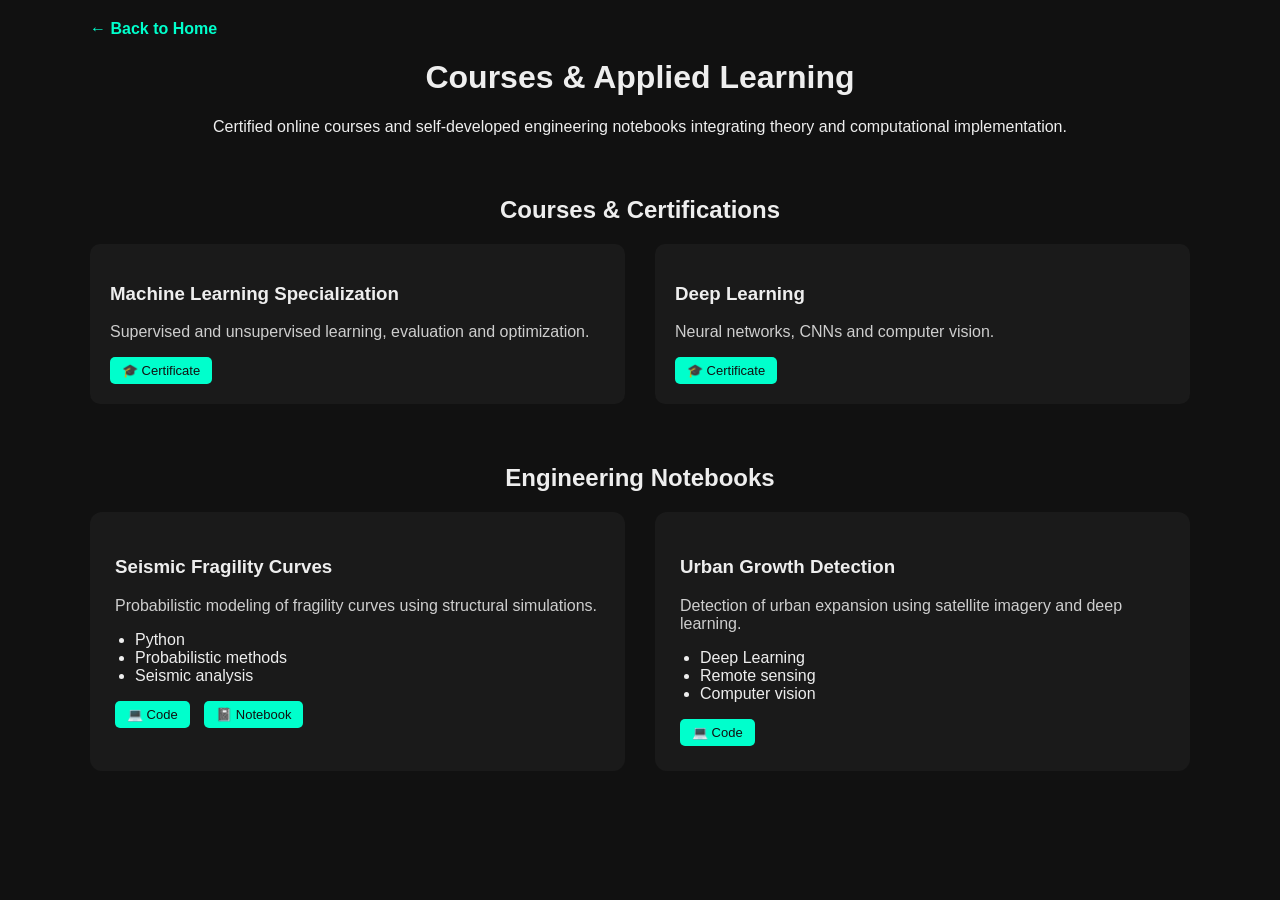
==== courses.html @ 79e80b87 "Create courses.html" ====
<!DOCTYPE html>
<html lang="en">
<head>
<meta charset="UTF-8">
<meta name="viewport" content="width=device-width, initial-scale=1.0">
<title>Courses & Learning</title>

<style>
body {
  font-family: Arial, sans-serif;
  background: #111;
  color: #eee;
  margin: 0;
}

.row {
  max-width: 1100px;
  margin: auto;
  padding: 20px;
}

h1, h2 {
  text-align: center;
}

.back-home {
  color: #00ffcc;
  text-decoration: none;
  font-weight: bold;
}

/* SECCIONES */
.section {
  margin: 60px 0;
}

/* COURSES */
.course-grid {
  display: grid;
  grid-template-columns: 1fr 1fr;
  gap: 30px;
}

.course-card {
  background: #1a1a1a;
  padding: 20px;
  border-radius: 10px;
}

.course-card p {
  opacity: 0.85;
}

.course-links a {
  display: inline-block;
  margin-right: 10px;
  padding: 6px 12px;
  background: #00ffcc;
  color: #111;
  border-radius: 5px;
  font-size: 13px;
  text-decoration: none;
}

.course-links a:hover {
  background: #00ccaa;
}

/* NOTEBOOKS */
.notebook-grid {
  display: grid;
  grid-template-columns: 1fr 1fr;
  gap: 30px;
}

.notebook-card {
  background: #1a1a1a;
  padding: 25px;
  border-radius: 12px;
  transition: 0.3s;
}

.notebook-card:hover {
  transform: translateY(-5px);
  box-shadow: 0 0 20px rgba(0,255,200,0.2);
}

.notebook-card p {
  opacity: 0.85;
}

.notebook-card ul {
  padding-left: 20px;
}

.notebook-links a {
  display: inline-block;
  margin-right: 10px;
  padding: 6px 12px;
  background: #00ffcc;
  color: #111;
  border-radius: 5px;
  font-size: 13px;
  text-decoration: none;
}

.notebook-links a:hover {
  background: #00ccaa;
}

/* RESPONSIVE */
@media (max-width: 768px) {
  .course-grid,
  .notebook-grid {
    grid-template-columns: 1fr;
  }
}
</style>
</head>

<body>

<div class="row">

  <a href="index.html" class="back-home">← Back to Home</a>

  <h1>Courses & Applied Learning</h1>

  <p style="text-align:center;">
    Certified online courses and self-developed engineering notebooks 
    integrating theory and computational implementation.
  </p>

  <!-- COURSES -->
  <div class="section">
    <h2>Courses & Certifications</h2>

    <div class="course-grid">

      <div class="course-card">
        <h3>Machine Learning Specialization</h3>
        <p>Supervised and unsupervised learning, evaluation and optimization.</p>
        <div class="course-links">
          <a href="https://coursera.org/verify/XXXXX" target="_blank">🎓 Certificate</a>
        </div>
      </div>

      <div class="course-card">
        <h3>Deep Learning</h3>
        <p>Neural networks, CNNs and computer vision.</p>
        <div class="course-links">
          <a href="https://coursera.org/verify/YYYYY" target="_blank">🎓 Certificate</a>
        </div>
      </div>

    </div>
  </div>

  <!-- NOTEBOOKS -->
  <div class="section">
    <h2>Engineering Notebooks</h2>

    <div class="notebook-grid">

      <div class="notebook-card">
        <h3>Seismic Fragility Curves</h3>
        <p>
          Probabilistic modeling of fragility curves using structural simulations.
        </p>

        <ul>
          <li>Python</li>
          <li>Probabilistic methods</li>
          <li>Seismic analysis</li>
        </ul>

        <div class="notebook-links">
          <a href="https://github.com/tuusuario/fragility" target="_blank">💻 Code</a>
          <a href="#" target="_blank">📓 Notebook</a>
        </div>
      </div>

      <div class="notebook-card">
        <h3>Urban Growth Detection</h3>
        <p>
          Detection of urban expansion using satellite imagery and deep learning.
        </p>

        <ul>
          <li>Deep Learning</li>
          <li>Remote sensing</li>
          <li>Computer vision</li>
        </ul>

        <div class="notebook-links">
          <a href="#" target="_blank">💻 Code</a>
        </div>
      </div>

    </div>
  </div>

</div>

</body>
</html>
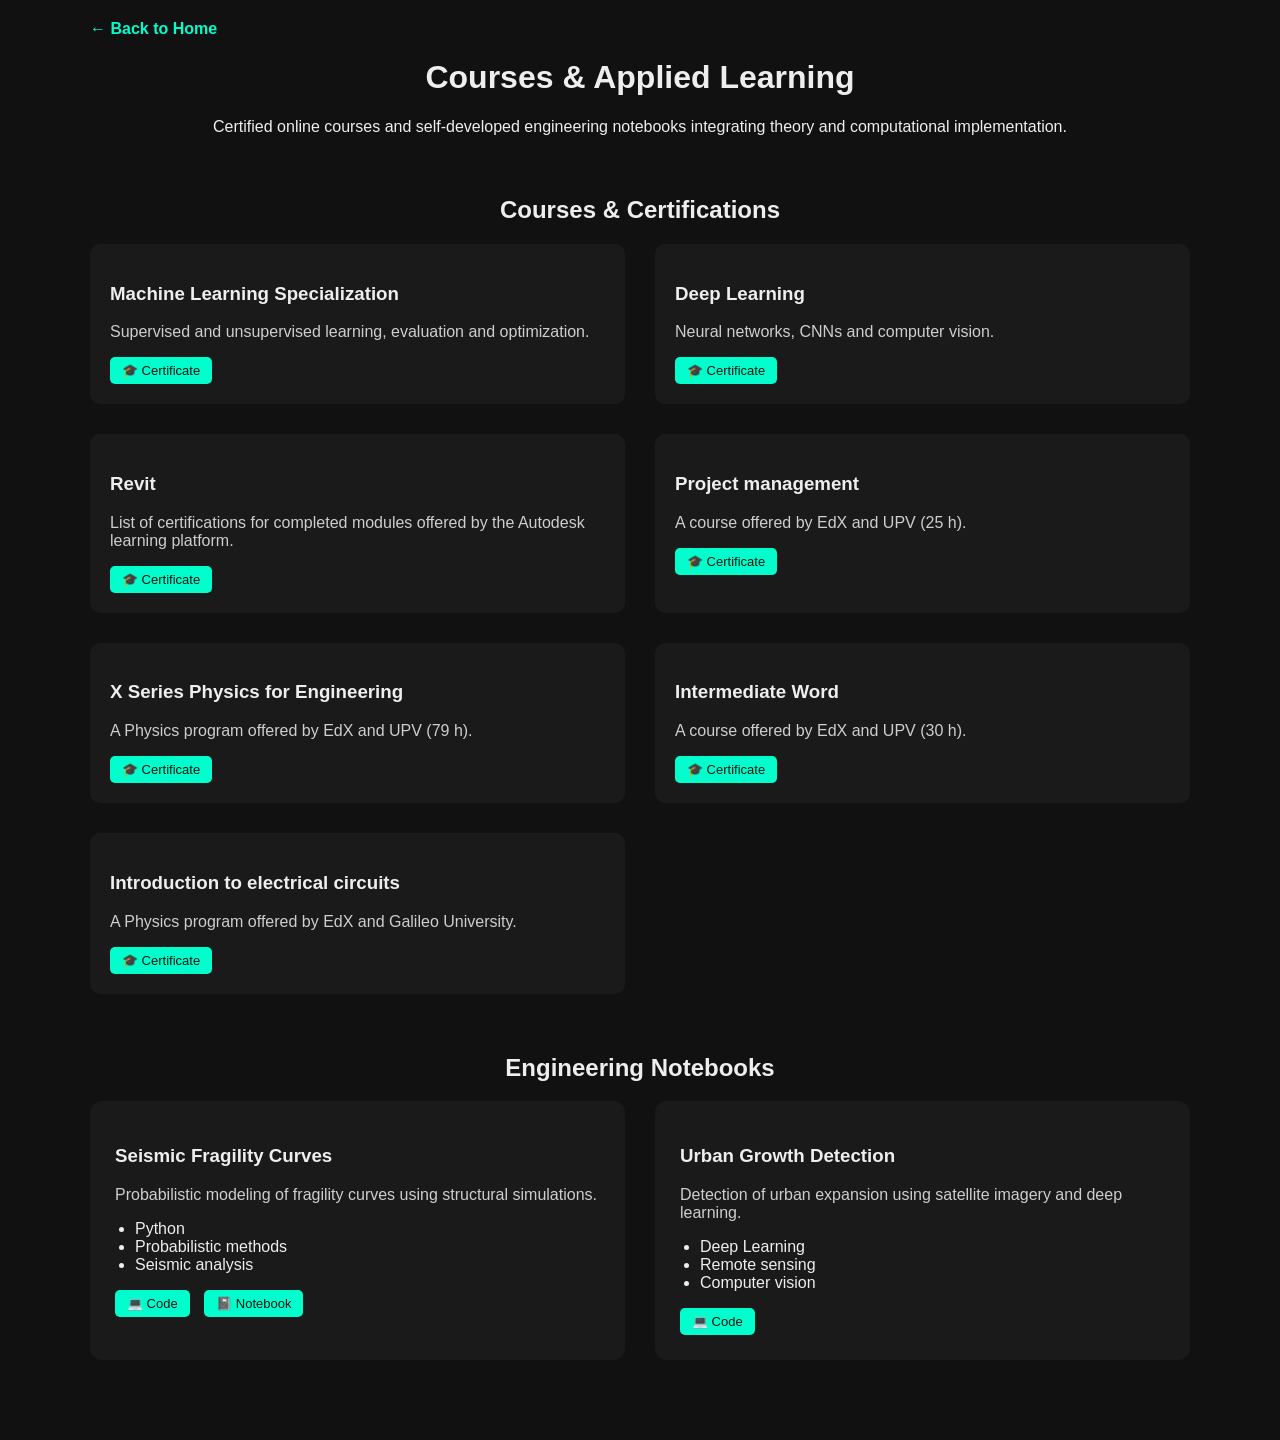
==== commit 2bea2469: "Update courses.html" ====
--- a/courses.html
+++ b/courses.html
@@ -152,7 +152,47 @@
           <a href="https://coursera.org/verify/YYYYY" target="_blank">🎓 Certificate</a>
         </div>
       </div>
-
+      
+      <div class="course-card">
+        <h3>Revit</h3>
+        <p> List of certifications for completed modules offered by the Autodesk learning platform.</p>
+        <div class="course-links">
+          <a href="https://www.autodesk.com/learn/list/5c5eb74e-8e80-4e6f-9732-a7a937b61974" target="_blank">🎓 Certificate</a>
+        </div>
+      </div>
+      
+      <div class="course-card">
+        <h3>Project management</h3>
+        <p> A course offered by EdX and UPV (25 h).</p>
+        <div class="course-links">
+          <a href="https://courses.edx.org/certificates/f381b886fee548e693e8bdc599ff507e" target="_blank">🎓 Certificate</a>
+        </div>
+      </div>
+      
+      <div class="course-card">
+        <h3>X Series Physics for Engineering </h3>
+        <p> A Physics program offered by EdX and UPV (79 h).</p>
+        <div class="course-links">
+          <a href="https://credentials.edx.org/credentials/979eaf004c4b413b94cabee2f1940131" target="_blank">🎓 Certificate</a>
+        </div>
+      </div>
+
+      <div class="course-card">
+        <h3>Intermediate Word </h3>
+        <p> A course offered by EdX and UPV (30 h).</p>
+        <div class="course-links">
+          <a href="https://courses.edx.org/certificates/51f22b3d6aa94bffa3c40373a91971e8" target="_blank">🎓 Certificate</a>
+        </div>
+      </div>
+
+      <div class="course-card">
+        <h3>Introduction to electrical circuits </h3>
+        <p> A Physics program offered by EdX and Galileo University.</p>
+        <div class="course-links">
+          <a href="https://courses.edx.org/certificates/31eebbc99b3f49899f2f40e236f51e69" target="_blank">🎓 Certificate</a>
+        </div>
+      </div>
+      
     </div>
   </div>
 
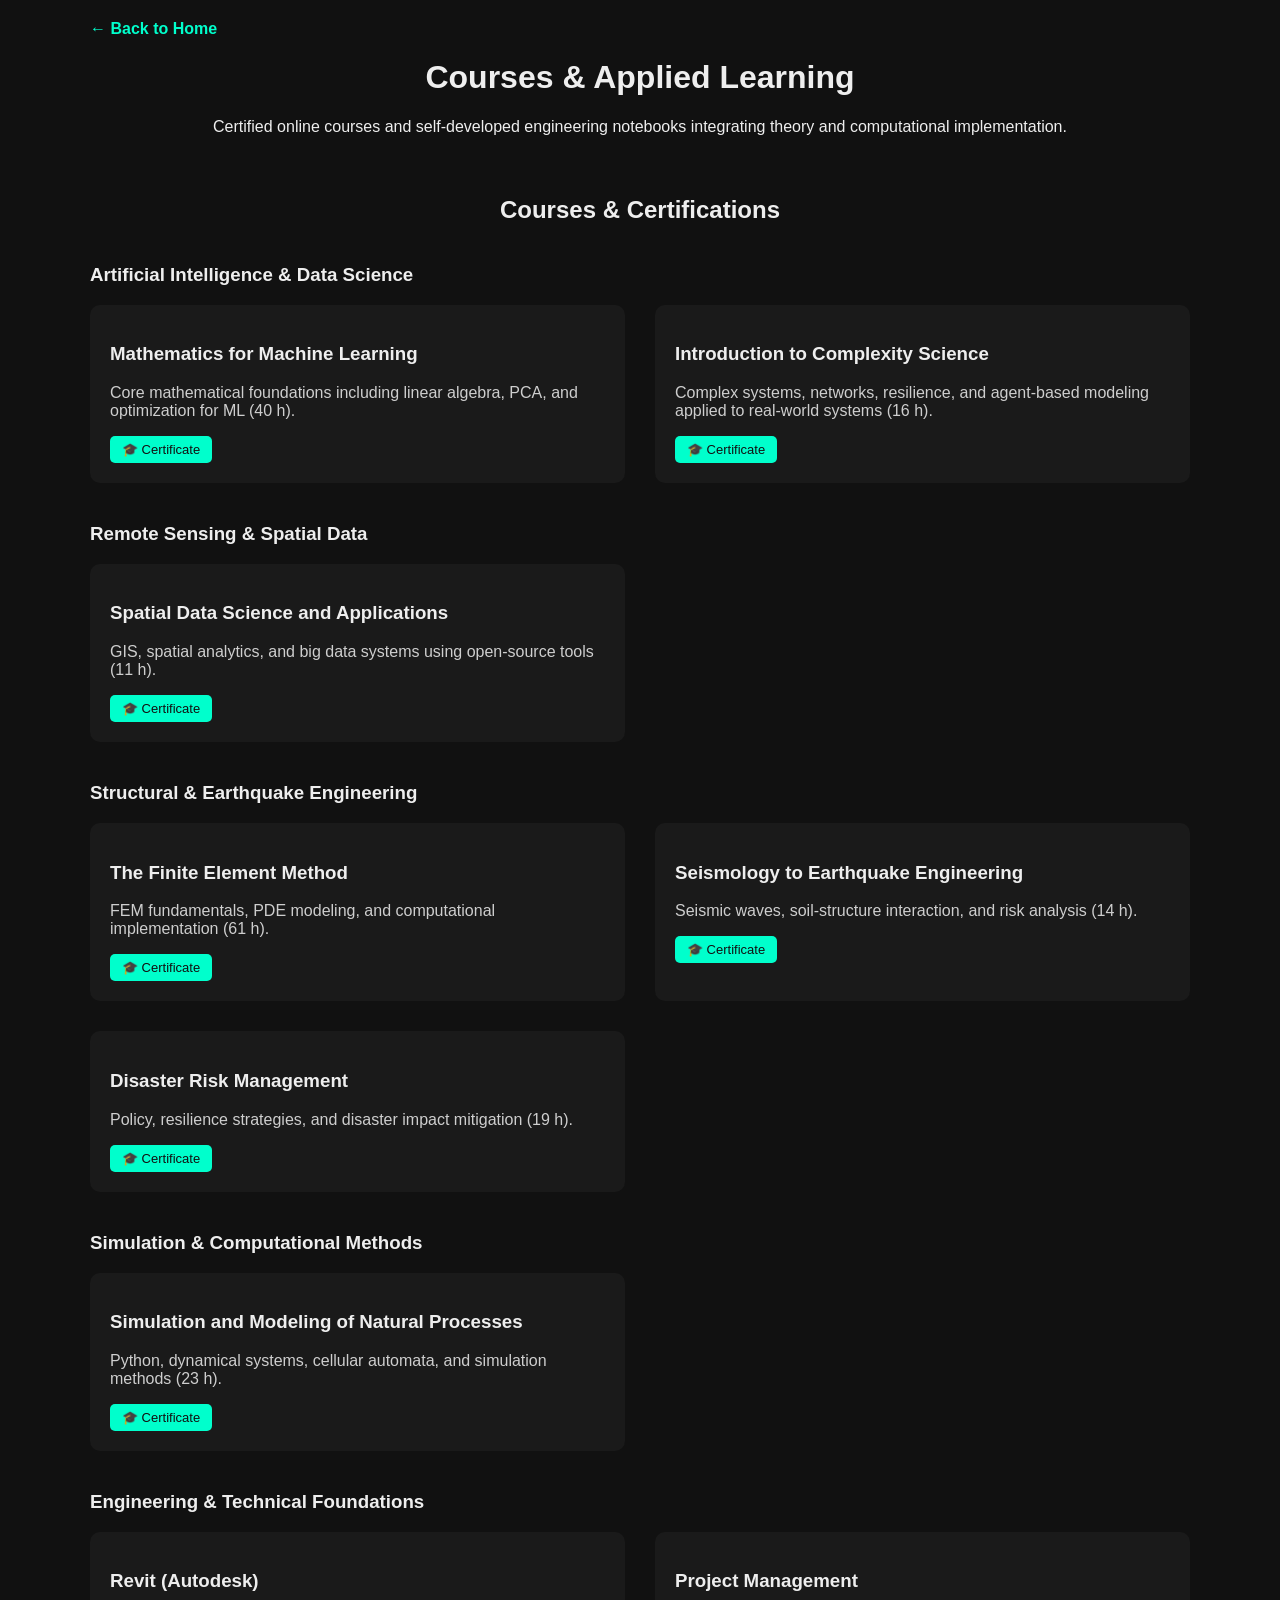
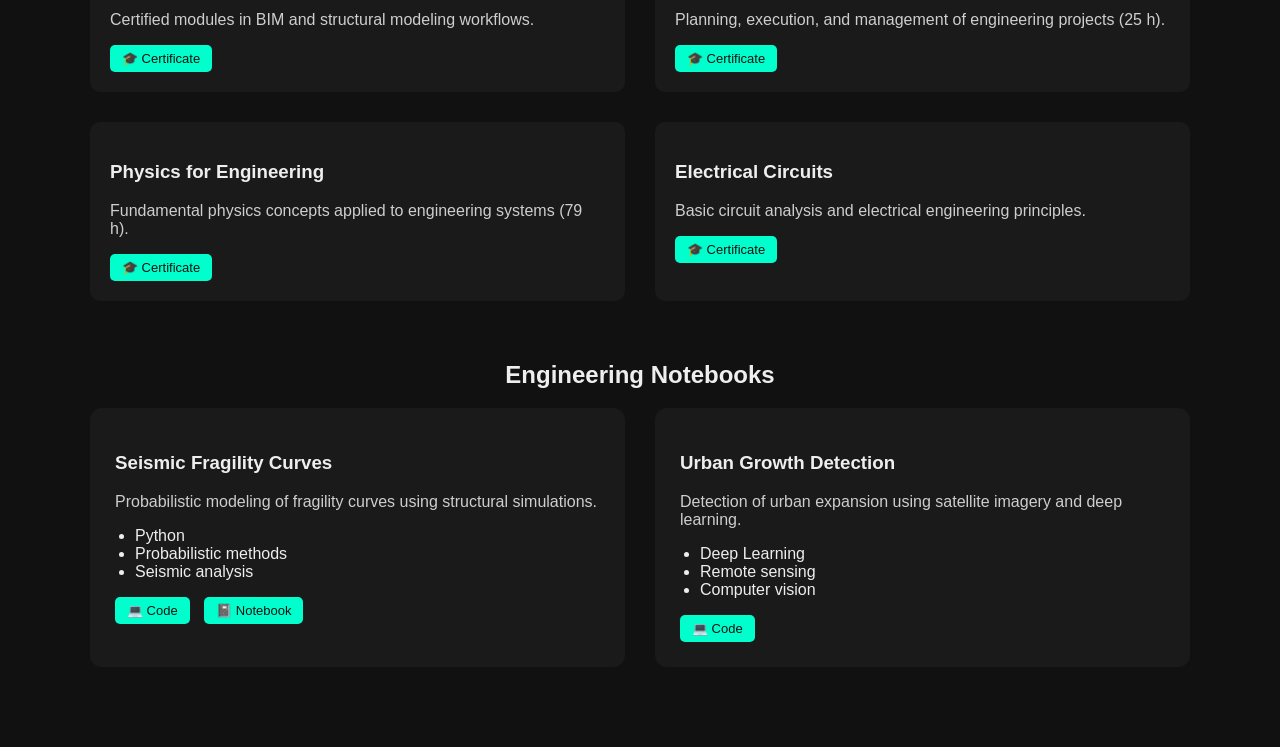
==== commit 6ec03c0a: "Update courses.html" ====
--- a/courses.html
+++ b/courses.html
@@ -131,68 +131,126 @@
     integrating theory and computational implementation.
   </p>
 
-  <!-- COURSES -->
-  <div class="section">
-    <h2>Courses & Certifications</h2>
-
-    <div class="course-grid">
-
-      <div class="course-card">
-        <h3>Machine Learning Specialization</h3>
-        <p>Supervised and unsupervised learning, evaluation and optimization.</p>
-        <div class="course-links">
-          <a href="https://coursera.org/verify/XXXXX" target="_blank">🎓 Certificate</a>
-        </div>
-      </div>
-
-      <div class="course-card">
-        <h3>Deep Learning</h3>
-        <p>Neural networks, CNNs and computer vision.</p>
-        <div class="course-links">
-          <a href="https://coursera.org/verify/YYYYY" target="_blank">🎓 Certificate</a>
-        </div>
-      </div>
-      
-      <div class="course-card">
-        <h3>Revit</h3>
-        <p> List of certifications for completed modules offered by the Autodesk learning platform.</p>
-        <div class="course-links">
-          <a href="https://www.autodesk.com/learn/list/5c5eb74e-8e80-4e6f-9732-a7a937b61974" target="_blank">🎓 Certificate</a>
-        </div>
-      </div>
-      
-      <div class="course-card">
-        <h3>Project management</h3>
-        <p> A course offered by EdX and UPV (25 h).</p>
-        <div class="course-links">
-          <a href="https://courses.edx.org/certificates/f381b886fee548e693e8bdc599ff507e" target="_blank">🎓 Certificate</a>
-        </div>
-      </div>
-      
-      <div class="course-card">
-        <h3>X Series Physics for Engineering </h3>
-        <p> A Physics program offered by EdX and UPV (79 h).</p>
-        <div class="course-links">
-          <a href="https://credentials.edx.org/credentials/979eaf004c4b413b94cabee2f1940131" target="_blank">🎓 Certificate</a>
-        </div>
-      </div>
-
-      <div class="course-card">
-        <h3>Intermediate Word </h3>
-        <p> A course offered by EdX and UPV (30 h).</p>
-        <div class="course-links">
-          <a href="https://courses.edx.org/certificates/51f22b3d6aa94bffa3c40373a91971e8" target="_blank">🎓 Certificate</a>
-        </div>
-      </div>
-
-      <div class="course-card">
-        <h3>Introduction to electrical circuits </h3>
-        <p> A Physics program offered by EdX and Galileo University.</p>
-        <div class="course-links">
-          <a href="https://courses.edx.org/certificates/31eebbc99b3f49899f2f40e236f51e69" target="_blank">🎓 Certificate</a>
-        </div>
-      </div>
-      
+    <!-- COURSES -->
+    <div class="section">
+      <h2>Courses & Certifications</h2>
+    
+      <!-- AI -->
+      <h3 style="margin-top:40px;">Artificial Intelligence & Data Science</h3>
+      <div class="course-grid">
+    
+        <div class="course-card">
+          <h3>Mathematics for Machine Learning</h3>
+          <p>Core mathematical foundations including linear algebra, PCA, and optimization for ML (40 h).</p>
+          <div class="course-links">
+            <a href="https://www.coursera.org/account/accomplishments/specialization/F0ZCJ88GT94J" target="_blank">🎓 Certificate</a>
+          </div>
+        </div>
+    
+        <div class="course-card">
+          <h3>Introduction to Complexity Science</h3>
+          <p>Complex systems, networks, resilience, and agent-based modeling applied to real-world systems (16 h).</p>
+          <div class="course-links">
+            <a href="https://www.coursera.org/account/accomplishments/verify/VQM82F916JX2" target="_blank">🎓 Certificate</a>
+          </div>
+        </div>
+    
+      </div>
+    
+      <!-- SPATIAL -->
+      <h3 style="margin-top:40px;">Remote Sensing & Spatial Data</h3>
+      <div class="course-grid">
+    
+        <div class="course-card">
+          <h3>Spatial Data Science and Applications</h3>
+          <p>GIS, spatial analytics, and big data systems using open-source tools (11 h).</p>
+          <div class="course-links">
+            <a href="https://www.coursera.org/account/accomplishments/verify/NKGEFR4Y7MQI" target="_blank">🎓 Certificate</a>
+          </div>
+        </div>
+    
+      </div>
+    
+      <!-- STRUCTURAL -->
+      <h3 style="margin-top:40px;">Structural & Earthquake Engineering</h3>
+      <div class="course-grid">
+    
+        <div class="course-card">
+          <h3>The Finite Element Method</h3>
+          <p>FEM fundamentals, PDE modeling, and computational implementation (61 h).</p>
+          <div class="course-links">
+            <a href="https://www.coursera.org/account/accomplishments/verify/83K7YC8OJBZT" target="_blank">🎓 Certificate</a>
+          </div>
+        </div>
+    
+        <div class="course-card">
+          <h3>Seismology to Earthquake Engineering</h3>
+          <p>Seismic waves, soil-structure interaction, and risk analysis (14 h).</p>
+          <div class="course-links">
+            <a href="https://www.coursera.org/account/accomplishments/verify/ACN8GD2BWYSO" target="_blank">🎓 Certificate</a>
+          </div>
+        </div>
+    
+        <div class="course-card">
+          <h3>Disaster Risk Management</h3>
+          <p>Policy, resilience strategies, and disaster impact mitigation (19 h).</p>
+          <div class="course-links">
+            <a href="https://www.coursera.org/account/accomplishments/verify/EYTBVLNSOQHO" target="_blank">🎓 Certificate</a>
+          </div>
+        </div>
+    
+      </div>
+    
+      <!-- COMPUTATIONAL -->
+      <h3 style="margin-top:40px;">Simulation & Computational Methods</h3>
+      <div class="course-grid">
+    
+        <div class="course-card">
+          <h3>Simulation and Modeling of Natural Processes</h3>
+          <p>Python, dynamical systems, cellular automata, and simulation methods (23 h).</p>
+          <div class="course-links">
+            <a href="https://www.coursera.org/account/accomplishments/verify/EHVCX8JM2O9D" target="_blank">🎓 Certificate</a>
+          </div>
+        </div>
+    
+      </div>
+    
+      <!-- FOUNDATIONS -->
+      <h3 style="margin-top:40px;">Engineering & Technical Foundations</h3>
+      <div class="course-grid">
+    
+        <div class="course-card">
+          <h3>Revit (Autodesk)</h3>
+          <p>Certified modules in BIM and structural modeling workflows.</p>
+          <div class="course-links">
+            <a href="https://www.autodesk.com/learn/list/5c5eb74e-8e80-4e6f-9732-a7a937b61974" target="_blank">🎓 Certificate</a>
+          </div>
+        </div>
+    
+        <div class="course-card">
+          <h3>Project Management</h3>
+          <p>Planning, execution, and management of engineering projects (25 h).</p>
+          <div class="course-links">
+            <a href="https://courses.edx.org/certificates/f381b886fee548e693e8bdc599ff507e" target="_blank">🎓 Certificate</a>
+          </div>
+        </div>
+    
+        <div class="course-card">
+          <h3>Physics for Engineering</h3>
+          <p>Fundamental physics concepts applied to engineering systems (79 h).</p>
+          <div class="course-links">
+            <a href="https://credentials.edx.org/credentials/979eaf004c4b413b94cabee2f1940131" target="_blank">🎓 Certificate</a>
+          </div>
+        </div>
+    
+        <div class="course-card">
+          <h3>Electrical Circuits</h3>
+          <p>Basic circuit analysis and electrical engineering principles.</p>
+          <div class="course-links">
+            <a href="https://courses.edx.org/certificates/31eebbc99b3f49899f2f40e236f51e69" target="_blank">🎓 Certificate</a>
+          </div>
+        </div>
+          
     </div>
   </div>
 
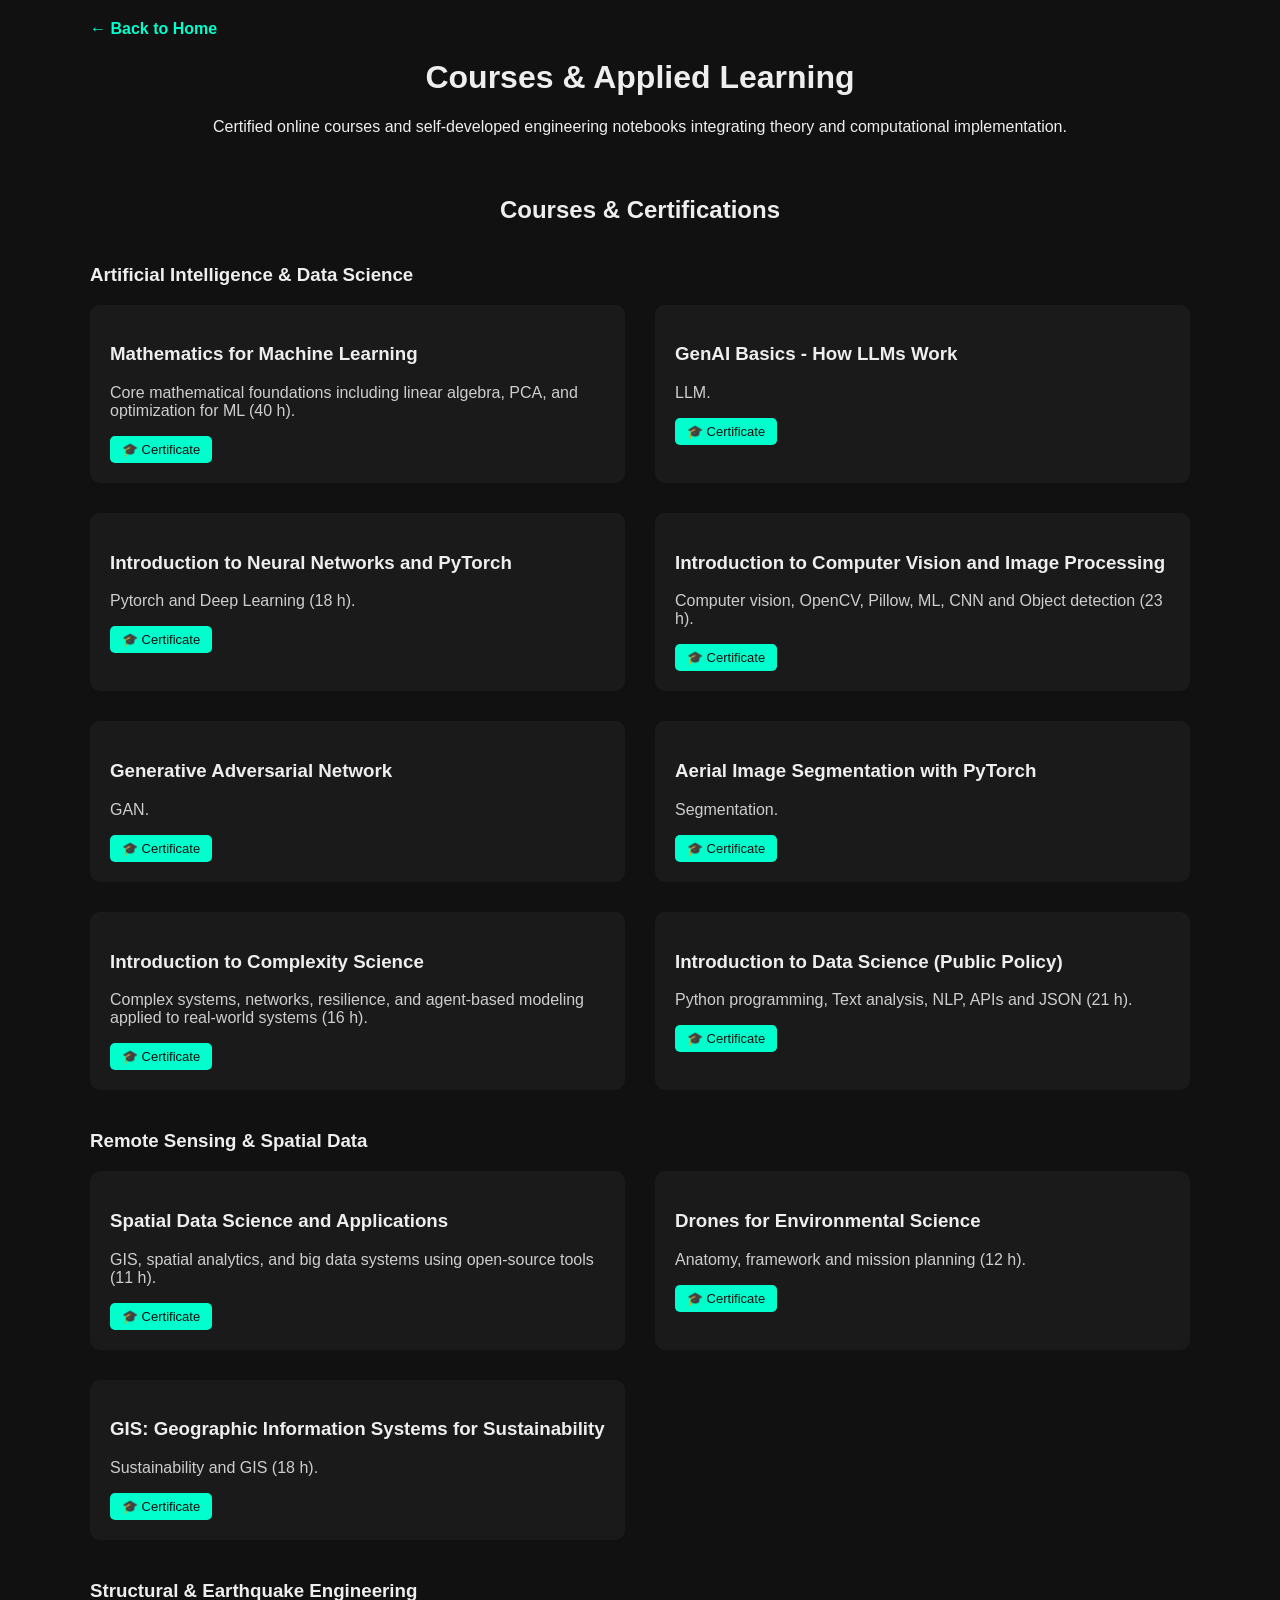
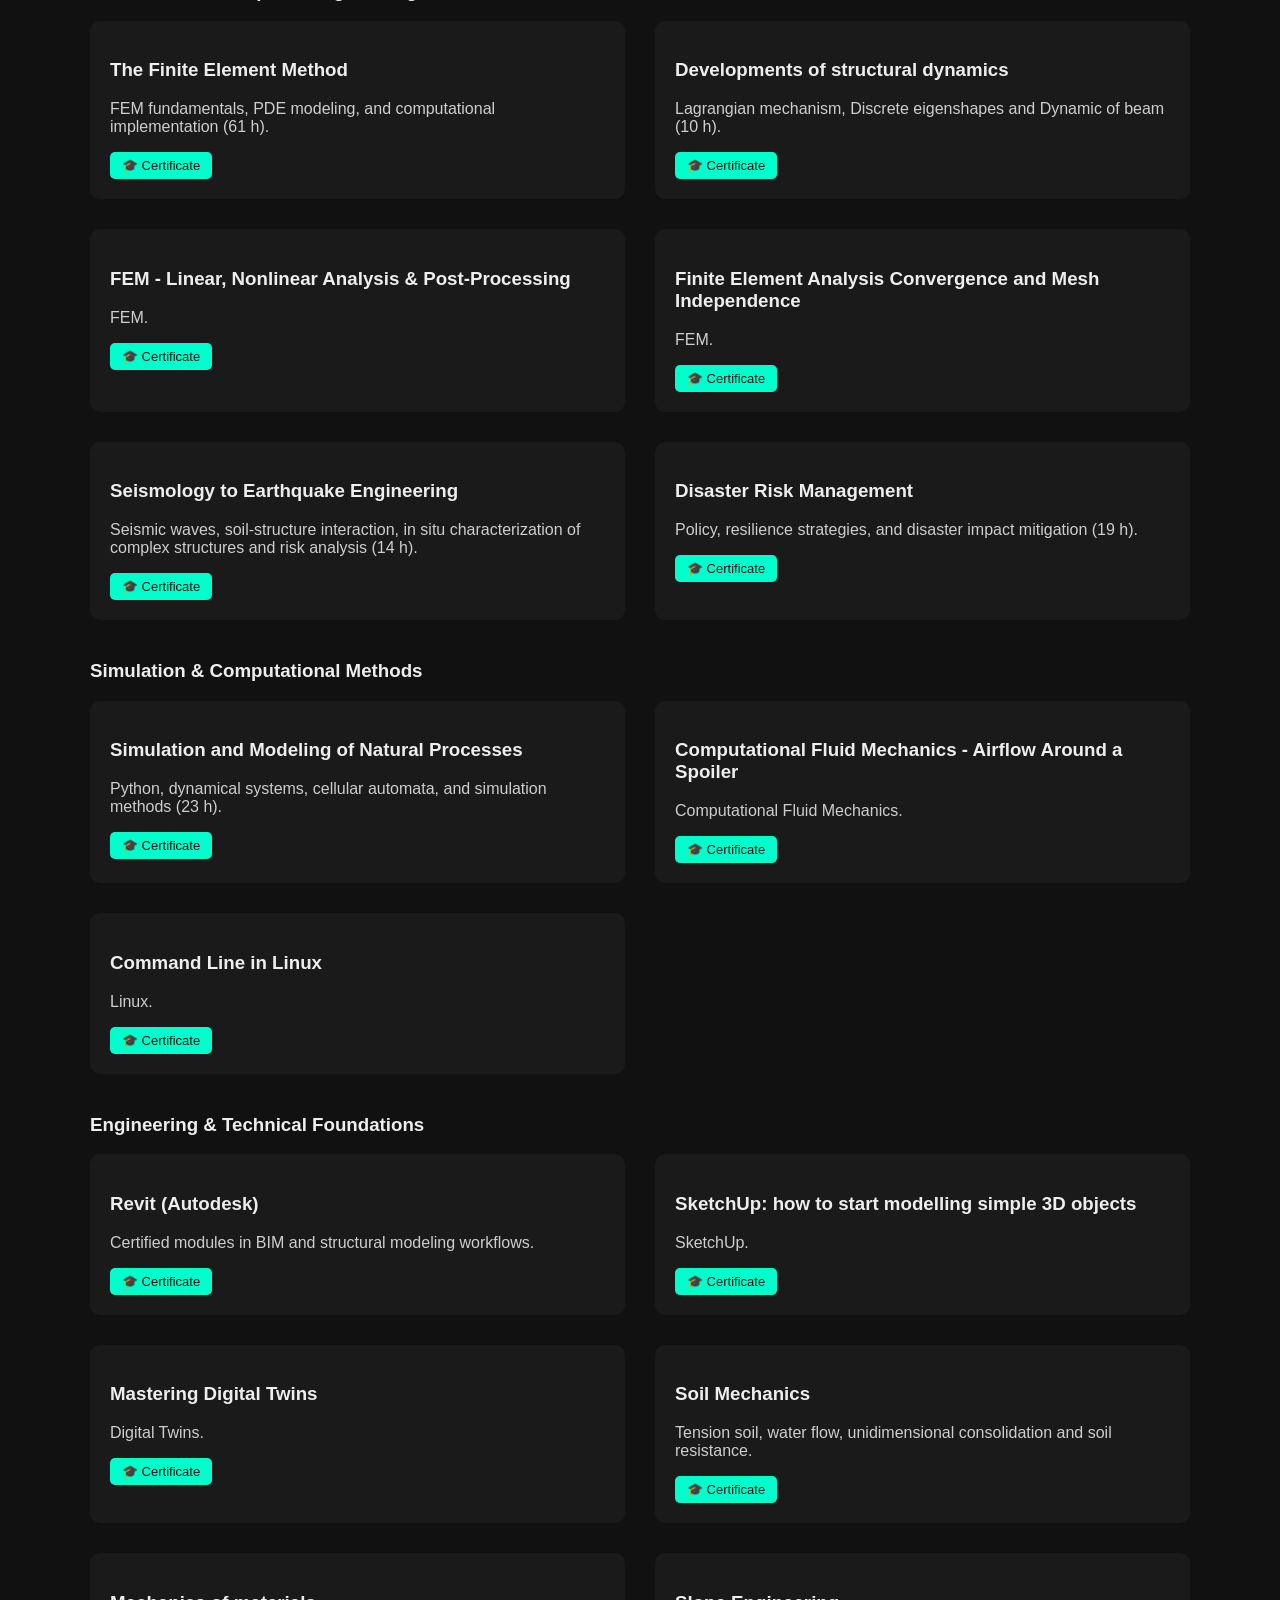
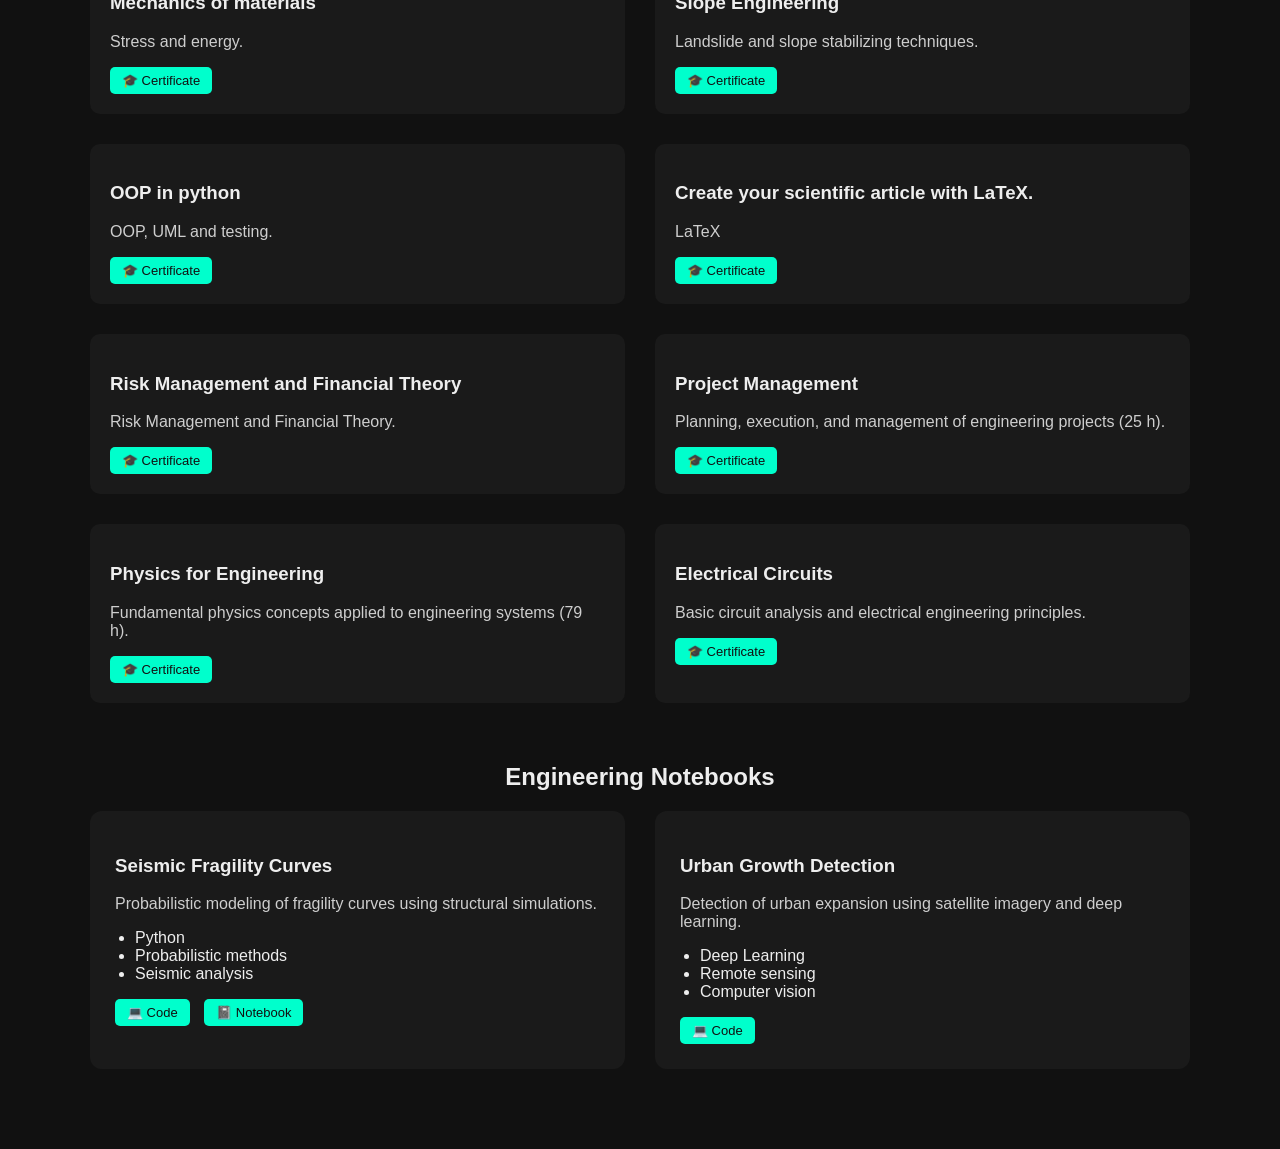
==== commit ebcfbc98: "Update courses.html" ====
--- a/courses.html
+++ b/courses.html
@@ -146,7 +146,47 @@
             <a href="https://www.coursera.org/account/accomplishments/specialization/F0ZCJ88GT94J" target="_blank">🎓 Certificate</a>
           </div>
         </div>
-    
+        
+        <div class="course-card">
+          <h3>GenAI Basics - How LLMs Work</h3>
+          <p>LLM.</p>
+          <div class="course-links">
+            <a href="https://www.coursera.org/account/accomplishments/verify/XHTSQ578ZFX3" target="_blank">🎓 Certificate</a>
+          </div>
+        </div>
+
+        <div class="course-card">
+          <h3>Introduction to Neural Networks and PyTorch</h3>
+          <p>Pytorch and Deep Learning  (18 h).</p>
+          <div class="course-links">
+            <a href="https://www.coursera.org/account/accomplishments/verify/Q88ZW8V78JFE" target="_blank">🎓 Certificate</a>
+          </div>
+        </div>
+
+        <div class="course-card">
+          <h3>Introduction to Computer Vision and Image Processing</h3>
+          <p>Computer vision, OpenCV, Pillow, ML, CNN and Object detection  (23 h).</p>
+          <div class="course-links">
+            <a href="https://www.coursera.org/account/accomplishments/verify/2HON9F1OXHP5" target="_blank">🎓 Certificate</a>
+          </div>
+        </div>
+
+        <div class="course-card">
+          <h3>Generative Adversarial Network</h3>
+          <p>GAN.</p>
+          <div class="course-links">
+            <a href="https://www.coursera.org/account/accomplishments/verify/R72X0YWTP7DZ" target="_blank">🎓 Certificate</a>
+          </div>
+        </div>
+
+        <div class="course-card">
+          <h3>Aerial Image Segmentation with PyTorch</h3>
+          <p>Segmentation.</p>
+          <div class="course-links">
+            <a href="https://www.coursera.org/account/accomplishments/verify/WPDWWTCL5TYJ" target="_blank">🎓 Certificate</a>
+          </div>
+        </div>
+        
         <div class="course-card">
           <h3>Introduction to Complexity Science</h3>
           <p>Complex systems, networks, resilience, and agent-based modeling applied to real-world systems (16 h).</p>
@@ -154,7 +194,15 @@
             <a href="https://www.coursera.org/account/accomplishments/verify/VQM82F916JX2" target="_blank">🎓 Certificate</a>
           </div>
         </div>
-    
+        
+        <div class="course-card">
+          <h3>Introduction to Data Science (Public Policy)</h3>
+          <p>Python programming, Text analysis, NLP, APIs and JSON (21 h).</p>
+          <div class="course-links">
+            <a href="https://www.coursera.org/account/accomplishments/verify/C2WHHLTDJ7SR" target="_blank">🎓 Certificate</a>
+          </div>
+        </div>
+        
       </div>
     
       <!-- SPATIAL -->
@@ -168,7 +216,23 @@
             <a href="https://www.coursera.org/account/accomplishments/verify/NKGEFR4Y7MQI" target="_blank">🎓 Certificate</a>
           </div>
         </div>
-    
+
+        <div class="course-card">
+          <h3>Drones for Environmental Science</h3>
+          <p>Anatomy, framework and mission planning  (12 h).</p>
+          <div class="course-links">
+            <a href="https://www.coursera.org/account/accomplishments/verify/MQ52XT8R8CRV" target="_blank">🎓 Certificate</a>
+          </div>
+        </div>
+
+        <div class="course-card">
+          <h3>GIS: Geographic Information Systems for Sustainability</h3>
+          <p>Sustainability and GIS (18 h).</p>
+          <div class="course-links">
+            <a href="https://www.coursera.org/account/accomplishments/verify/GTLDQGZXO08Q" target="_blank">🎓 Certificate</a>
+          </div>
+        </div>
+        
       </div>
     
       <!-- STRUCTURAL -->
@@ -182,10 +246,34 @@
             <a href="https://www.coursera.org/account/accomplishments/verify/83K7YC8OJBZT" target="_blank">🎓 Certificate</a>
           </div>
         </div>
-    
+
+        <div class="course-card">
+          <h3>Developments of structural dynamics</h3>
+          <p>Lagrangian mechanism, Discrete eigenshapes and Dynamic of beam (10 h).</p>
+          <div class="course-links">
+            <a href="https://www.coursera.org/account/accomplishments/verify/IMT4WJZBQD2Q" target="_blank">🎓 Certificate</a>
+          </div>
+        </div>
+
+        <div class="course-card">
+          <h3>FEM - Linear, Nonlinear Analysis & Post-Processing</h3>
+          <p>FEM.</p>
+          <div class="course-links">
+            <a href="https://www.coursera.org/account/accomplishments/verify/V7AMS8DZL29S" target="_blank">🎓 Certificate</a>
+          </div>
+        </div>
+
+        <div class="course-card">
+          <h3>Finite Element Analysis Convergence and Mesh Independence</h3>
+          <p>FEM.</p>
+          <div class="course-links">
+            <a href="https://www.coursera.org/account/accomplishments/verify/8H5KZ0GJZ6DP" target="_blank">🎓 Certificate</a>
+          </div>
+        </div>
+        
         <div class="course-card">
           <h3>Seismology to Earthquake Engineering</h3>
-          <p>Seismic waves, soil-structure interaction, and risk analysis (14 h).</p>
+          <p>Seismic waves, soil-structure interaction, in situ characterization of complex structures and risk analysis (14 h).</p>
           <div class="course-links">
             <a href="https://www.coursera.org/account/accomplishments/verify/ACN8GD2BWYSO" target="_blank">🎓 Certificate</a>
           </div>
@@ -198,7 +286,7 @@
             <a href="https://www.coursera.org/account/accomplishments/verify/EYTBVLNSOQHO" target="_blank">🎓 Certificate</a>
           </div>
         </div>
-    
+
       </div>
     
       <!-- COMPUTATIONAL -->
@@ -212,7 +300,23 @@
             <a href="https://www.coursera.org/account/accomplishments/verify/EHVCX8JM2O9D" target="_blank">🎓 Certificate</a>
           </div>
         </div>
-    
+
+        <div class="course-card">
+          <h3>Computational Fluid Mechanics - Airflow Around a Spoiler</h3>
+          <p>Computational Fluid Mechanics.</p>
+          <div class="course-links">
+            <a href="https://www.coursera.org/account/accomplishments/verify/Q56JV3427IZV" target="_blank">🎓 Certificate</a>
+          </div>
+        </div>
+
+        <div class="course-card">
+          <h3>Command Line in Linux</h3>
+          <p>Linux.</p>
+          <div class="course-links">
+            <a href="https://www.coursera.org/account/accomplishments/verify/2N67Z4QPXXA7" target="_blank">🎓 Certificate</a>
+          </div>
+        </div>
+        
       </div>
     
       <!-- FOUNDATIONS -->
@@ -226,7 +330,71 @@
             <a href="https://www.autodesk.com/learn/list/5c5eb74e-8e80-4e6f-9732-a7a937b61974" target="_blank">🎓 Certificate</a>
           </div>
         </div>
-    
+        
+        <div class="course-card">
+          <h3>SketchUp: how to start modelling simple 3D objects</h3>
+          <p>SketchUp.</p>
+          <div class="course-links">
+            <a href="https://www.coursera.org/account/accomplishments/verify/AQHMVQETS2TP" target="_blank">🎓 Certificate</a>
+          </div>
+        </div>
+        
+        <div class="course-card">
+          <h3>Mastering Digital Twins</h3>
+          <p>Digital Twins.</p>
+          <div class="course-links">
+            <a href="https://www.coursera.org/account/accomplishments/verify/7D3LWHZ7DZLF" target="_blank">🎓 Certificate</a>
+          </div>
+        </div>
+
+        <div class="course-card">
+          <h3>Soil Mechanics</h3>
+          <p>Tension soil, water flow, unidimensional consolidation and soil resistance.</p>
+          <div class="course-links">
+            <a href="https://www.coursera.org/account/accomplishments/verify/5CCN8JU9FGDC" target="_blank">🎓 Certificate</a>
+          </div>
+        </div>
+
+        <div class="course-card">
+          <h3>Mechanics of materials</h3>
+          <p>Stress and energy.</p>
+          <div class="course-links">
+            <a href="https://www.coursera.org/account/accomplishments/verify/X0RNKYE1FN60" target="_blank">🎓 Certificate</a>
+          </div>
+        </div>
+
+        <div class="course-card">
+          <h3>Slope Engineering</h3>
+          <p>Landslide and slope stabilizing techniques.</p>
+          <div class="course-links">
+            <a href="https://www.coursera.org/account/accomplishments/verify/BOELEZ4U0EXQ" target="_blank">🎓 Certificate</a>
+          </div>
+        </div>
+
+        <div class="course-card">
+          <h3>OOP in python</h3>
+          <p>OOP, UML and testing.</p>
+          <div class="course-links">
+            <a href="https://www.coursera.org/account/accomplishments/verify/9EIR33FCF5DI" target="_blank">🎓 Certificate</a>
+          </div>
+        </div>
+
+        <div class="course-card">
+          <h3>Create your scientific article with LaTeX.</h3>
+          <p>LaTeX</p>
+          <div class="course-links">
+            <a href="https://www.coursera.org/account/accomplishments/verify/QCURAYWPPJEC" target="_blank">🎓 Certificate</a>
+          </div>
+        </div>
+        
+        <div class="course-card">
+          <h3>Risk Management and Financial Theory</h3>
+          <p>Risk Management and Financial Theory.</p>
+          <div class="course-links">
+            <a href="https://www.coursera.org/account/accomplishments/verify/QLD9P3JZ9CJQ" target="_blank">🎓 Certificate</a>
+          </div>
+        </div>
+        
         <div class="course-card">
           <h3>Project Management</h3>
           <p>Planning, execution, and management of engineering projects (25 h).</p>
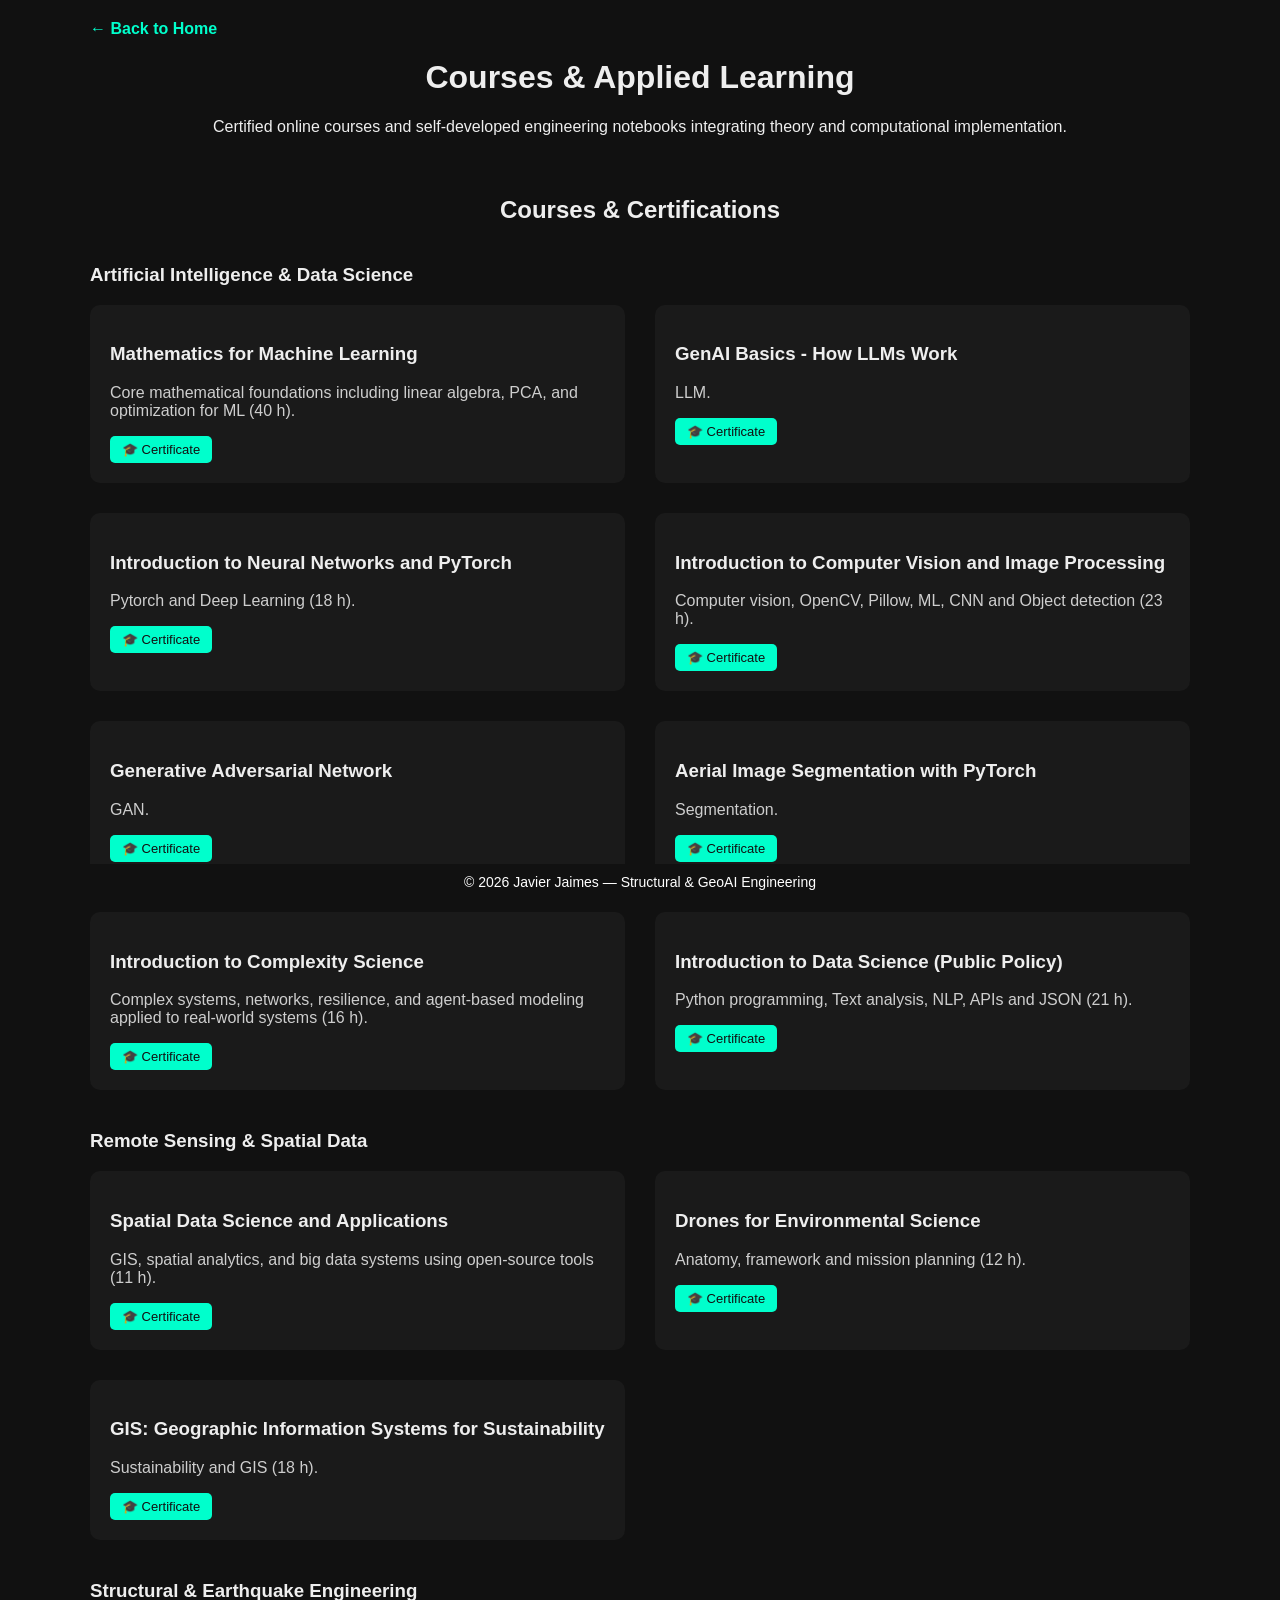
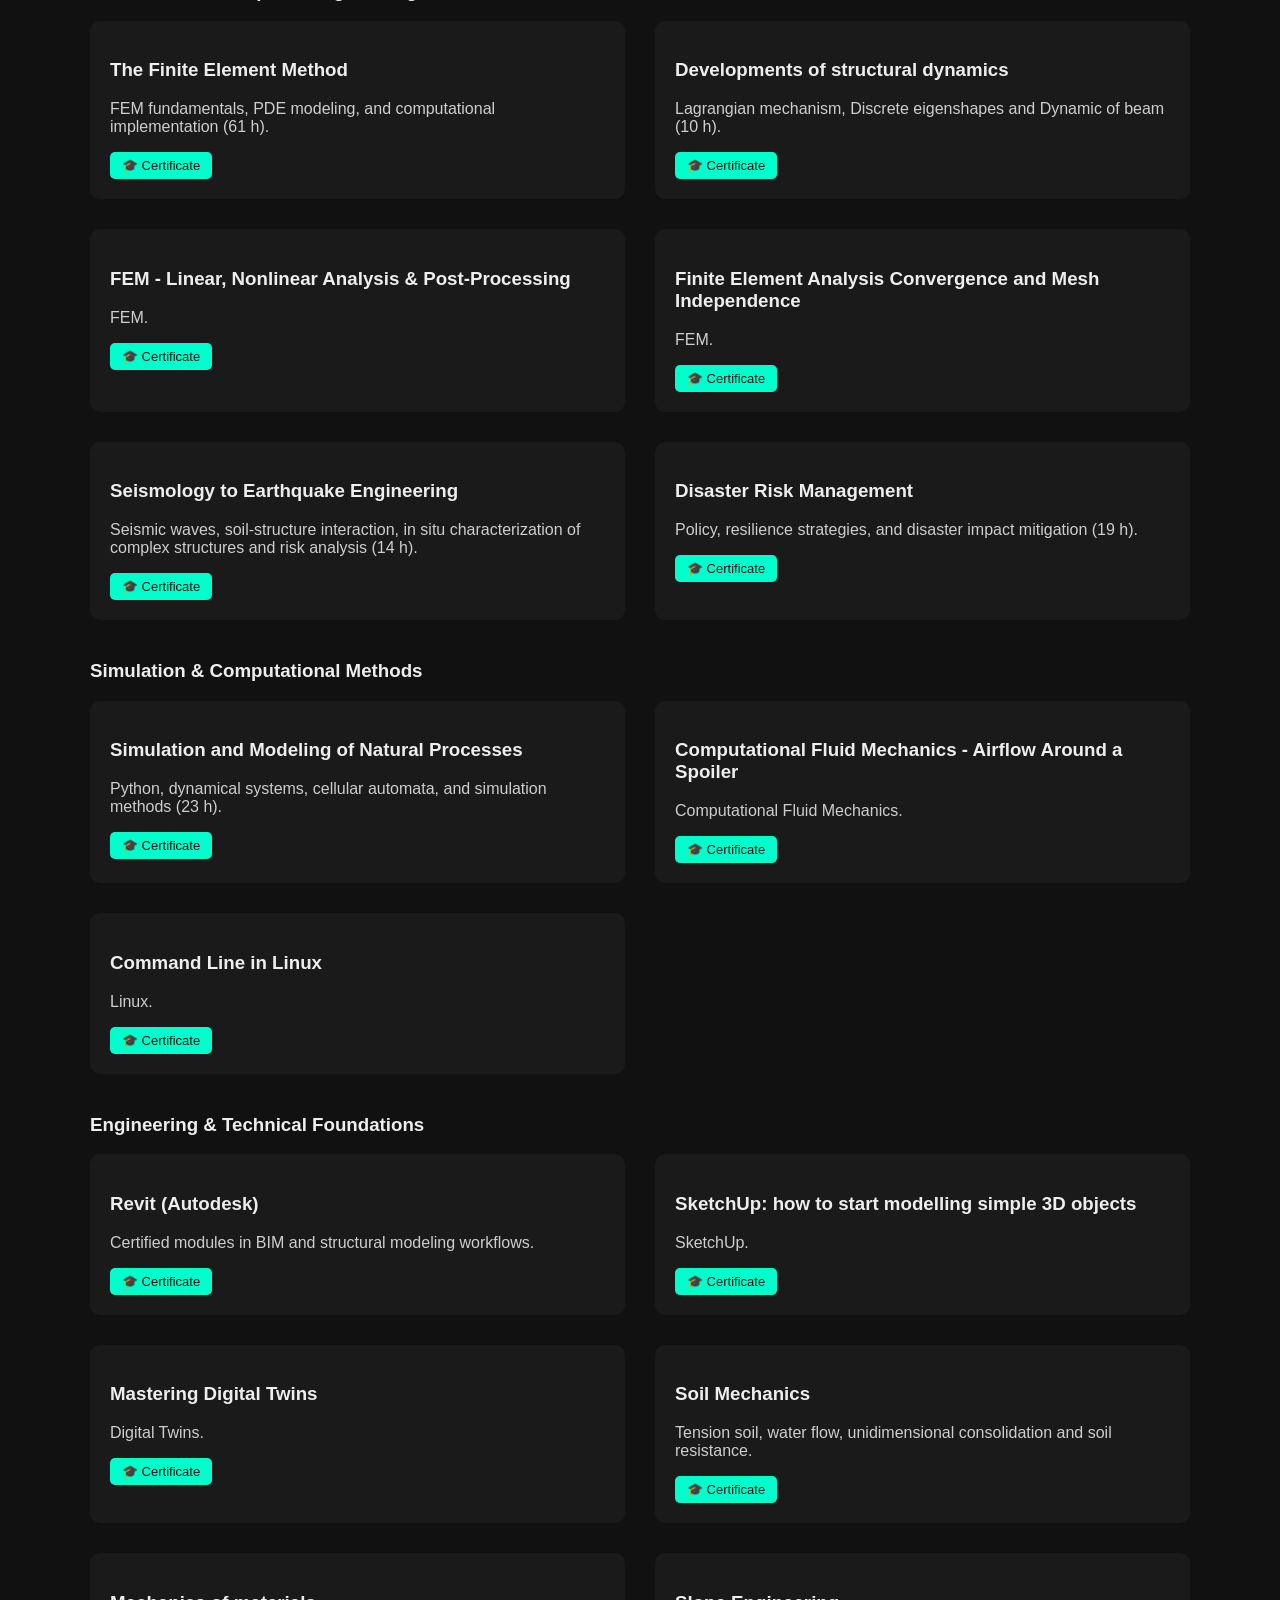
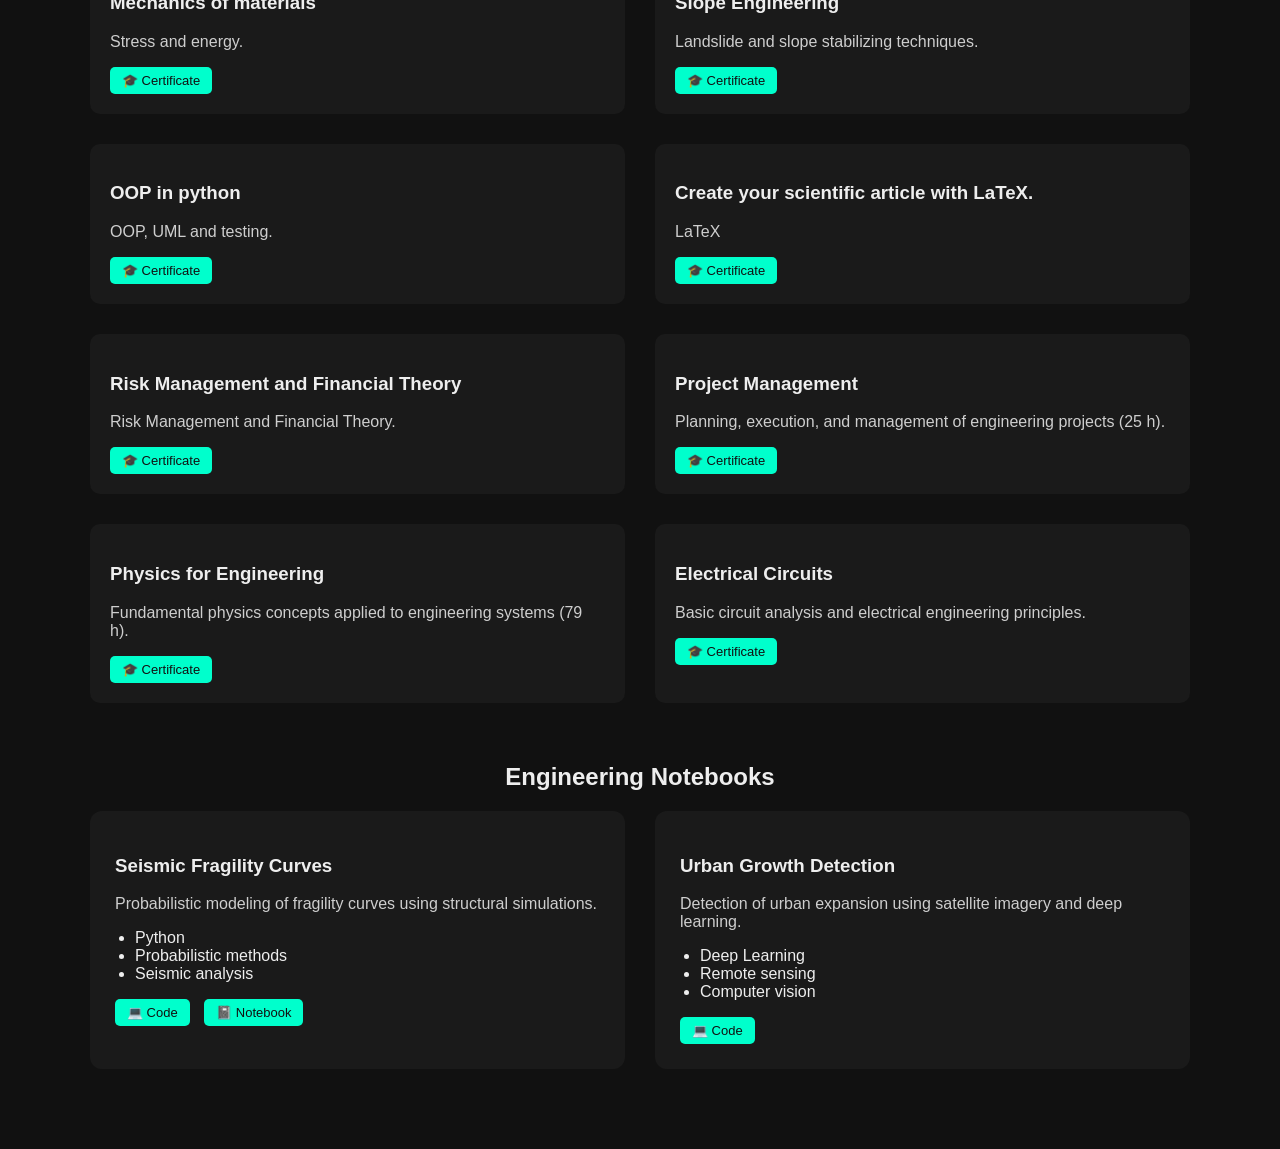
==== commit 67fd863c: "Update courses.html" ====
--- a/courses.html
+++ b/courses.html
@@ -108,6 +108,22 @@
   background: #00ccaa;
 }
 
+.footer-fixed {
+  position: fixed;
+  bottom: 0;
+  left: 0;
+  width: 100%;
+
+  background: #111;
+  color: #fff;
+  text-align: center;
+
+  padding: 10px 0;
+  font-size: 14px;
+
+  z-index: 1000;
+}
+  
 /* RESPONSIVE */
 @media (max-width: 768px) {
   .course-grid,
@@ -466,6 +482,10 @@
     </div>
   </div>
 
+<footer class="footer-fixed">
+  © 2026 Javier Jaimes — Structural & GeoAI Engineering
+</footer>
+  
 </div>
 
 </body>
